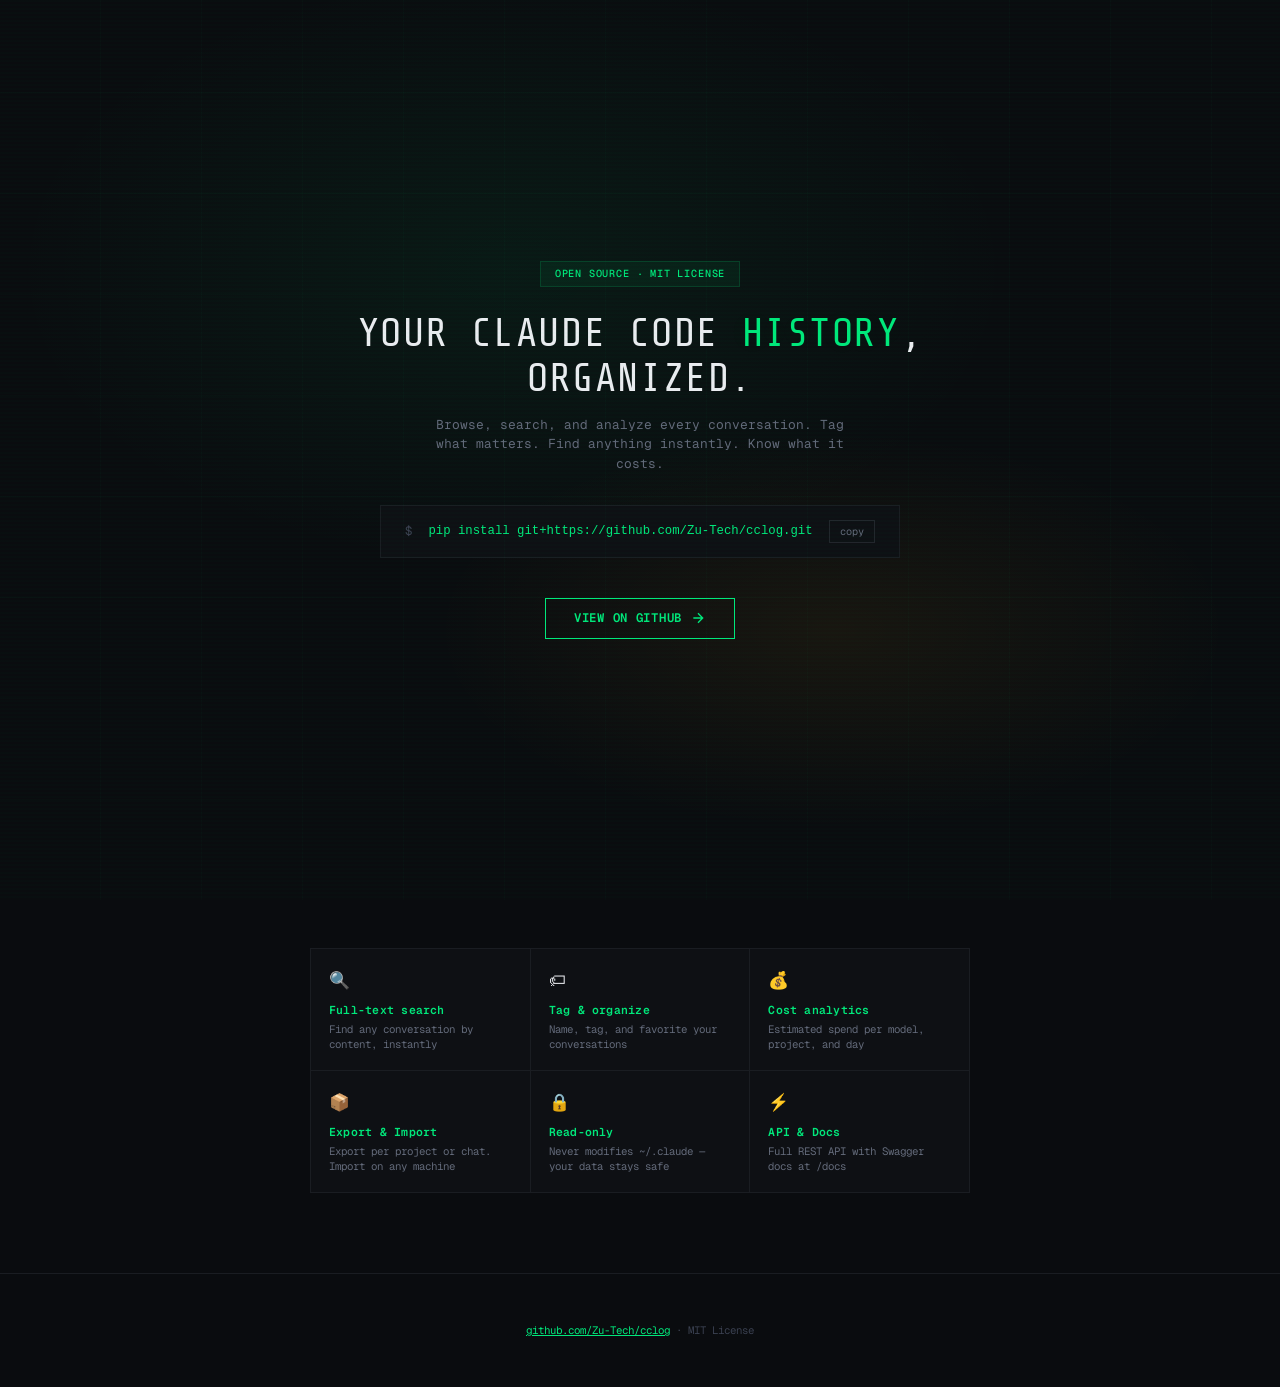
==== docs/index.html @ aacba47b "initial release — v0.1.0 Browse, search, and analyze Claude Code conversation history. Features: ful" ====
<!DOCTYPE html>
<html lang="en">
<head>
<meta charset="UTF-8">
<meta name="viewport" content="width=device-width, initial-scale=1.0">
<title>cclog — Browse your Claude Code history</title>
<meta name="description" content="Browse, search, and analyze your Claude Code conversation history. Open source.">
<style>
@import url('https://fonts.googleapis.com/css2?family=Geist+Mono:wght@300;400;500;600;700;800&family=Share+Tech+Mono&display=swap');

:root {
    --void:#050508;--bg:#0a0c0f;--bg1:#0e1014;--bg2:#131619;--bg3:#1a1d22;--bg4:#22262c;
    --green:#00e87b;--green-dim:#00b862;--green-ghost:rgba(0,232,123,0.06);--green-glow:rgba(0,232,123,0.12);
    --amber:#ffb020;--amber-ghost:rgba(255,176,32,0.06);
    --cyan:#00d4ff;--cyan-ghost:rgba(0,212,255,0.08);
    --w:#eaecf0;--w2:#b4b9c4;--w3:#8a90a0;--w4:#636a7a;--w5:#3a4050;
    --font:'Geist Mono','SF Mono','Consolas',monospace;
    --font-display:'Share Tech Mono','Geist Mono',monospace;
}

*,*::before,*::after{box-sizing:border-box;margin:0;padding:0}
html{font-size:14px;-webkit-font-smoothing:antialiased}
body{font-family:var(--font);background:var(--bg);color:var(--w);line-height:1.55;min-height:100vh;overflow-x:hidden}
a{color:inherit;text-decoration:none}

.noise{
    position:fixed;inset:0;z-index:9999;pointer-events:none;
    background:
        repeating-linear-gradient(0deg,transparent,transparent 2px,rgba(0,232,123,0.015) 2px,rgba(0,232,123,0.015) 4px),
        repeating-linear-gradient(90deg,transparent,transparent 100px,rgba(0,232,123,0.02) 100px,rgba(0,232,123,0.02) 101px),
        repeating-linear-gradient(0deg,transparent,transparent 100px,rgba(0,232,123,0.02) 100px,rgba(0,232,123,0.02) 101px);
}

/* Hero */
.hero{
    min-height:100vh;display:flex;flex-direction:column;align-items:center;justify-content:center;
    text-align:center;padding:40px 20px;position:relative;
}
.hero::before{
    content:'';position:absolute;inset:0;
    background:
        radial-gradient(ellipse 500px 300px at 40% 30%,var(--green-ghost),transparent),
        radial-gradient(ellipse 400px 200px at 65% 70%,var(--amber-ghost),transparent);
    pointer-events:none;
}

.badge{
    font-size:0.73rem;font-weight:500;color:var(--green);background:var(--green-ghost);
    padding:4px 14px;margin-bottom:24px;letter-spacing:0.08em;text-transform:uppercase;
    border:1px solid rgba(0,232,123,0.15);animation:fu 0.4s ease both;
}
@keyframes fu{from{opacity:0;transform:translateY(6px)}to{opacity:1;transform:translateY(0)}}

h1{
    font-family:var(--font-display);font-size:2.8rem;font-weight:400;
    letter-spacing:0.04em;text-transform:uppercase;line-height:1.15;
    color:var(--w);max-width:600px;margin-bottom:14px;
    animation:fu 0.4s ease both;animation-delay:.1s;
}
h1 span{color:var(--green);text-shadow:0 0 30px var(--green-ghost)}

.sub{
    font-size:0.92rem;color:var(--w4);max-width:420px;line-height:1.5;margin-bottom:32px;
    animation:fu 0.4s ease both;animation-delay:.2s;
}

/* Install box */
.install{
    background:var(--bg1);border:1px solid var(--bg3);padding:14px 24px;
    display:flex;align-items:center;gap:12px;margin-bottom:40px;
    animation:fu 0.4s ease both;animation-delay:.3s;max-width:520px;width:100%;
}
.install code{color:var(--green);font-size:0.88rem;flex:1;user-select:all}
.install .prefix{color:var(--w5);font-size:0.88rem}
.install button{
    background:none;border:1px solid var(--bg4);padding:4px 10px;
    font-family:var(--font);font-size:0.73rem;color:var(--w4);cursor:pointer;
    transition:all 0.15s;
}
.install button:hover{border-color:var(--green);color:var(--green)}

.cta{
    display:inline-flex;align-items:center;gap:8px;
    background:transparent;color:var(--green);font-weight:600;font-size:0.88rem;
    padding:10px 28px;border:1px solid var(--green);font-family:var(--font);
    letter-spacing:0.06em;text-transform:uppercase;transition:all 0.15s;
    animation:fu 0.4s ease both;animation-delay:.35s;
}
.cta:hover{background:var(--green-ghost);box-shadow:0 0 20px var(--green-ghost)}
.cta svg{width:16px;height:16px}

/* Screenshot */
.screenshot-wrap{
    max-width:900px;margin:48px auto 0;padding:0 20px;
    animation:fu 0.6s ease both;animation-delay:.5s;
}
.screenshot-wrap img{
    width:100%;border:1px solid var(--bg3);
    box-shadow:0 20px 60px rgba(0,0,0,0.4);
}

/* Features */
.features{
    display:grid;grid-template-columns:repeat(3,1fr);gap:1px;
    max-width:700px;margin:48px auto 0;background:var(--bg3);border:1px solid var(--bg3);
    animation:fu 0.4s ease both;animation-delay:.5s;
}
.feat{text-align:left;padding:18px;background:var(--bg1)}
.feat-icon{font-size:1.2rem;margin-bottom:8px}
.feat h3{font-size:0.82rem;font-weight:600;color:var(--green);margin-bottom:3px;letter-spacing:0.02em}
.feat p{font-size:0.77rem;color:var(--w4);line-height:1.4}

/* Footer */
.footer{
    text-align:center;padding:48px 20px;font-size:0.77rem;color:var(--w5);
    border-top:1px solid var(--bg3);margin-top:80px;
}
.footer a{color:var(--green);text-decoration:underline}

@media(max-width:768px){
    h1{font-size:1.8rem}
    .features{grid-template-columns:1fr}
    .install{flex-wrap:wrap}
    .install code{font-size:0.78rem}
}
</style>
</head>
<body>
<div class="noise"></div>

<section class="hero">
    <div class="badge">Open Source &middot; MIT License</div>
    <h1>Your Claude Code <span>history</span>, organized.</h1>
    <p class="sub">Browse, search, and analyze every conversation. Tag what matters. Find anything instantly. Know what it costs.</p>

    <div class="install">
        <span class="prefix">$</span>
        <code id="cmd">pip install git+https://github.com/Zu-Tech/cclog.git</code>
        <button onclick="navigator.clipboard.writeText(document.getElementById('cmd').textContent);this.textContent='copied!';setTimeout(()=>this.textContent='copy',1500)">copy</button>
    </div>

    <a href="https://github.com/Zu-Tech/cclog" class="cta">
        View on GitHub
        <svg viewBox="0 0 24 24" fill="none" stroke="currentColor" stroke-width="2"><path d="M5 12h14M12 5l7 7-7 7"/></svg>
    </a>

    <!-- screenshot placeholder -->
    <!--
    <div class="screenshot-wrap">
        <img src="screenshot.png" alt="cclog dashboard screenshot" />
    </div>
    -->
</section>

<section style="max-width:700px;margin:0 auto;padding:0 20px;">
    <div class="features">
        <div class="feat">
            <div class="feat-icon">&#x1F50D;</div>
            <h3>Full-text search</h3>
            <p>Find any conversation by content, instantly</p>
        </div>
        <div class="feat">
            <div class="feat-icon">&#x1F3F7;</div>
            <h3>Tag &amp; organize</h3>
            <p>Name, tag, and favorite your conversations</p>
        </div>
        <div class="feat">
            <div class="feat-icon">&#x1F4B0;</div>
            <h3>Cost analytics</h3>
            <p>Estimated spend per model, project, and day</p>
        </div>
        <div class="feat">
            <div class="feat-icon">&#x1F4E6;</div>
            <h3>Export &amp; Import</h3>
            <p>Export per project or chat. Import on any machine</p>
        </div>
        <div class="feat">
            <div class="feat-icon">&#x1F512;</div>
            <h3>Read-only</h3>
            <p>Never modifies ~/.claude &mdash; your data stays safe</p>
        </div>
        <div class="feat">
            <div class="feat-icon">&#x26A1;</div>
            <h3>API &amp; Docs</h3>
            <p>Full REST API with Swagger docs at /docs</p>
        </div>
    </div>
</section>

<footer class="footer">
    <a href="https://github.com/Zu-Tech/cclog">github.com/Zu-Tech/cclog</a> &middot; MIT License
</footer>

</body>
</html>
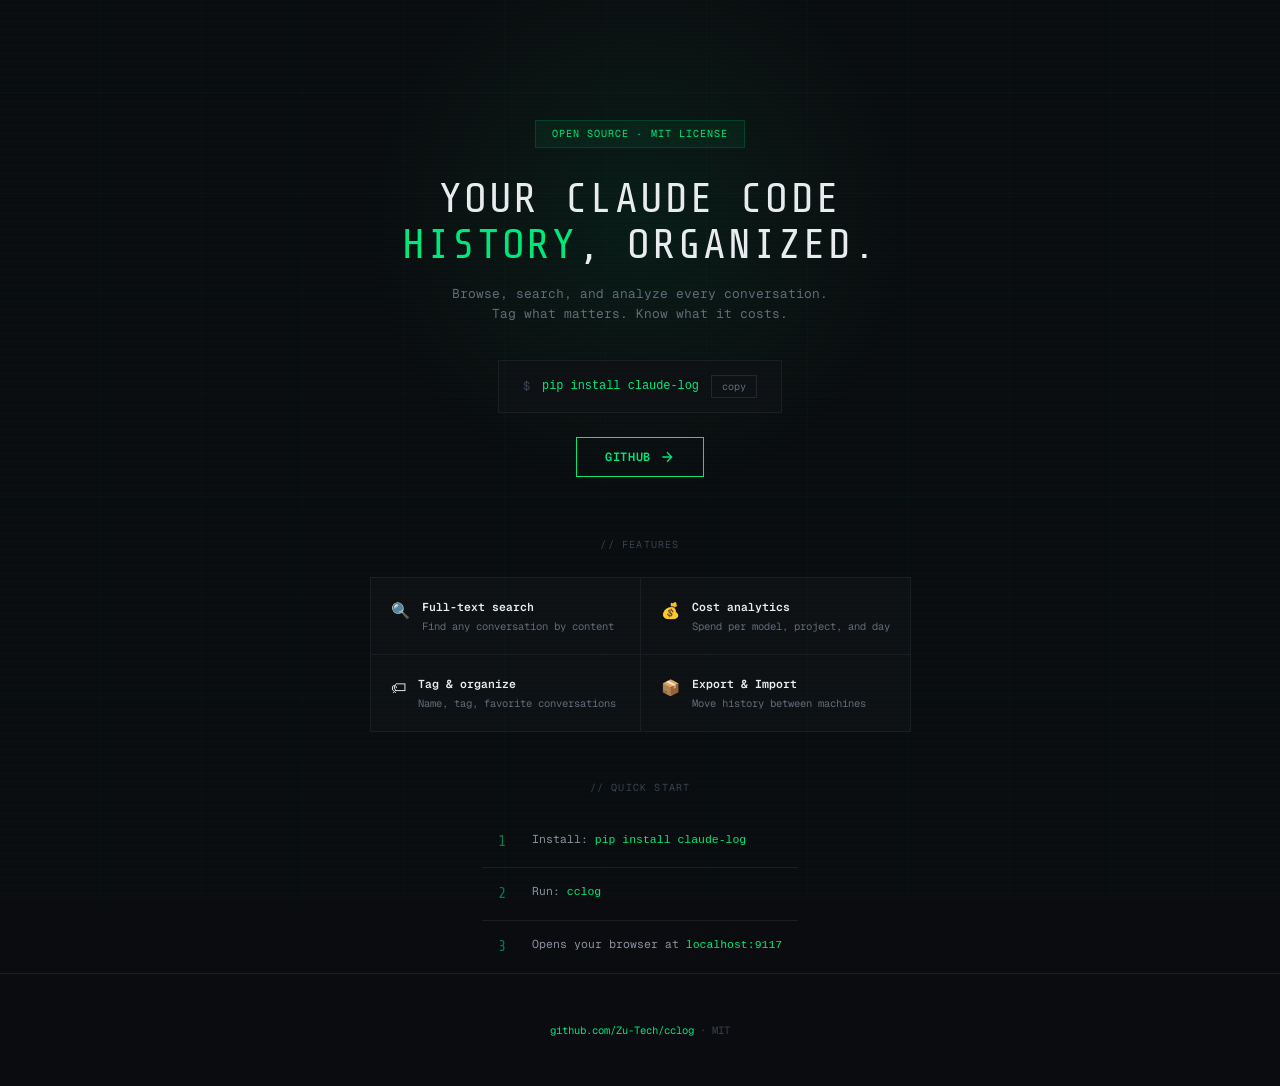
==== commit 0a2aafdf: "rename package to claude-log, publish to PyPI pip install claude-log" ====
--- a/docs/index.html
+++ b/docs/index.html
@@ -11,8 +11,7 @@
 :root {
     --void:#050508;--bg:#0a0c0f;--bg1:#0e1014;--bg2:#131619;--bg3:#1a1d22;--bg4:#22262c;
     --green:#00e87b;--green-dim:#00b862;--green-ghost:rgba(0,232,123,0.06);--green-glow:rgba(0,232,123,0.12);
-    --amber:#ffb020;--amber-ghost:rgba(255,176,32,0.06);
-    --cyan:#00d4ff;--cyan-ghost:rgba(0,212,255,0.08);
+    --amber:#ffb020;--cyan:#00d4ff;
     --w:#eaecf0;--w2:#b4b9c4;--w3:#8a90a0;--w4:#636a7a;--w5:#3a4050;
     --font:'Geist Mono','SF Mono','Consolas',monospace;
     --font-display:'Share Tech Mono','Geist Mono',monospace;
@@ -20,7 +19,7 @@
 
 *,*::before,*::after{box-sizing:border-box;margin:0;padding:0}
 html{font-size:14px;-webkit-font-smoothing:antialiased}
-body{font-family:var(--font);background:var(--bg);color:var(--w);line-height:1.55;min-height:100vh;overflow-x:hidden}
+body{font-family:var(--font);background:var(--bg);color:var(--w);line-height:1.55;overflow-x:hidden;min-height:100vh;display:flex;flex-direction:column}
 a{color:inherit;text-decoration:none}
 
 .noise{
@@ -31,57 +30,55 @@
         repeating-linear-gradient(0deg,transparent,transparent 100px,rgba(0,232,123,0.02) 100px,rgba(0,232,123,0.02) 101px);
 }
 
-/* Hero */
+@keyframes fu{from{opacity:0;transform:translateY(8px)}to{opacity:1;transform:translateY(0)}}
+
+/* ── Hero ─────────────────── */
 .hero{
-    min-height:100vh;display:flex;flex-direction:column;align-items:center;justify-content:center;
-    text-align:center;padding:40px 20px;position:relative;
+    display:flex;flex-direction:column;align-items:center;justify-content:center;
+    text-align:center;padding:120px 20px 60px;position:relative;
 }
 .hero::before{
     content:'';position:absolute;inset:0;
     background:
-        radial-gradient(ellipse 500px 300px at 40% 30%,var(--green-ghost),transparent),
-        radial-gradient(ellipse 400px 200px at 65% 70%,var(--amber-ghost),transparent);
+        radial-gradient(circle 400px at 50% 40%, rgba(0,232,123,0.07), transparent 70%);
     pointer-events:none;
 }
 
 .badge{
-    font-size:0.73rem;font-weight:500;color:var(--green);background:var(--green-ghost);
-    padding:4px 14px;margin-bottom:24px;letter-spacing:0.08em;text-transform:uppercase;
+    font-size:0.72rem;color:var(--green);background:var(--green-ghost);
+    padding:5px 16px;margin-bottom:28px;letter-spacing:0.1em;text-transform:uppercase;
     border:1px solid rgba(0,232,123,0.15);animation:fu 0.4s ease both;
 }
-@keyframes fu{from{opacity:0;transform:translateY(6px)}to{opacity:1;transform:translateY(0)}}
 
 h1{
-    font-family:var(--font-display);font-size:2.8rem;font-weight:400;
-    letter-spacing:0.04em;text-transform:uppercase;line-height:1.15;
-    color:var(--w);max-width:600px;margin-bottom:14px;
+    font-family:var(--font-display);font-size:3rem;font-weight:400;
+    letter-spacing:0.05em;text-transform:uppercase;line-height:1.1;
+    color:var(--w);max-width:620px;margin-bottom:16px;
     animation:fu 0.4s ease both;animation-delay:.1s;
 }
-h1 span{color:var(--green);text-shadow:0 0 30px var(--green-ghost)}
+h1 span{color:var(--green);text-shadow:0 0 40px var(--green-ghost)}
 
 .sub{
-    font-size:0.92rem;color:var(--w4);max-width:420px;line-height:1.5;margin-bottom:32px;
+    font-size:0.92rem;color:var(--w4);max-width:400px;line-height:1.55;margin-bottom:36px;
     animation:fu 0.4s ease both;animation-delay:.2s;
 }
 
-/* Install box */
 .install{
     background:var(--bg1);border:1px solid var(--bg3);padding:14px 24px;
-    display:flex;align-items:center;gap:12px;margin-bottom:40px;
-    animation:fu 0.4s ease both;animation-delay:.3s;max-width:520px;width:100%;
-}
-.install code{color:var(--green);font-size:0.88rem;flex:1;user-select:all}
-.install .prefix{color:var(--w5);font-size:0.88rem}
+    display:inline-flex;align-items:center;gap:12px;margin-bottom:24px;
+    animation:fu 0.4s ease both;animation-delay:.3s;
+}
+.install code{color:var(--green);font-size:0.85rem;user-select:all}
+.install .prefix{color:var(--w5);font-size:0.85rem}
 .install button{
     background:none;border:1px solid var(--bg4);padding:4px 10px;
-    font-family:var(--font);font-size:0.73rem;color:var(--w4);cursor:pointer;
-    transition:all 0.15s;
+    font-family:var(--font);font-size:0.72rem;color:var(--w4);cursor:pointer;transition:all 0.15s;
 }
 .install button:hover{border-color:var(--green);color:var(--green)}
 
 .cta{
     display:inline-flex;align-items:center;gap:8px;
-    background:transparent;color:var(--green);font-weight:600;font-size:0.88rem;
+    background:transparent;color:var(--green);font-weight:600;font-size:0.85rem;
     padding:10px 28px;border:1px solid var(--green);font-family:var(--font);
     letter-spacing:0.06em;text-transform:uppercase;transition:all 0.15s;
     animation:fu 0.4s ease both;animation-delay:.35s;
@@ -89,39 +86,71 @@
 .cta:hover{background:var(--green-ghost);box-shadow:0 0 20px var(--green-ghost)}
 .cta svg{width:16px;height:16px}
 
-/* Screenshot */
-.screenshot-wrap{
-    max-width:900px;margin:48px auto 0;padding:0 20px;
-    animation:fu 0.6s ease both;animation-delay:.5s;
-}
-.screenshot-wrap img{
+/* ── Screenshot ───────────── */
+.screenshot{
+    max-width:860px;margin:56px auto 0;padding:0 20px;
+    animation:fu 0.6s ease both;animation-delay:.45s;
+}
+.screenshot img{
     width:100%;border:1px solid var(--bg3);
-    box-shadow:0 20px 60px rgba(0,0,0,0.4);
-}
-
-/* Features */
+    box-shadow:0 24px 80px rgba(0,0,0,0.5),0 0 0 1px var(--bg3);
+}
+
+/* ── Features ─────────────── */
+.features-section{
+    max-width:640px;margin:0 auto;padding:0 20px;
+}
+.features-title{
+    font-family:var(--font);font-size:0.72rem;color:var(--w5);
+    text-transform:uppercase;letter-spacing:0.12em;text-align:center;margin-bottom:24px;
+}
 .features{
-    display:grid;grid-template-columns:repeat(3,1fr);gap:1px;
-    max-width:700px;margin:48px auto 0;background:var(--bg3);border:1px solid var(--bg3);
-    animation:fu 0.4s ease both;animation-delay:.5s;
-}
-.feat{text-align:left;padding:18px;background:var(--bg1)}
-.feat-icon{font-size:1.2rem;margin-bottom:8px}
-.feat h3{font-size:0.82rem;font-weight:600;color:var(--green);margin-bottom:3px;letter-spacing:0.02em}
-.feat p{font-size:0.77rem;color:var(--w4);line-height:1.4}
-
-/* Footer */
+    display:grid;grid-template-columns:1fr 1fr;gap:1px;
+    background:var(--bg3);border:1px solid var(--bg3);
+}
+.feat{padding:20px;background:var(--bg1);display:flex;gap:12px;align-items:flex-start}
+.feat-icon{font-size:1.1rem;flex-shrink:0;margin-top:2px}
+.feat-text h3{font-size:0.82rem;font-weight:600;color:var(--w);margin-bottom:3px}
+.feat-text p{font-size:0.75rem;color:var(--w4);line-height:1.45}
+
+/* ── How it works ─────────── */
+.how{
+    max-width:480px;margin:48px auto 0;padding:0 20px;
+}
+.how-title{
+    font-family:var(--font);font-size:0.72rem;color:var(--w5);
+    text-transform:uppercase;letter-spacing:0.12em;text-align:center;margin-bottom:20px;
+}
+.how-steps{display:flex;flex-direction:column;gap:0}
+.how-step{
+    display:flex;gap:14px;padding:14px 16px;
+    border-bottom:1px solid var(--bg3);
+}
+.how-step:last-child{border-bottom:none}
+.how-num{
+    font-family:var(--font-display);font-size:1.1rem;color:var(--green);
+    opacity:0.5;flex-shrink:0;min-width:20px;
+}
+.how-step p{font-size:0.82rem;color:var(--w3);line-height:1.5}
+.how-step code{color:var(--green);font-size:0.82rem}
+
+/* ── Footer ───────────────── */
 .footer{
-    text-align:center;padding:48px 20px;font-size:0.77rem;color:var(--w5);
-    border-top:1px solid var(--bg3);margin-top:80px;
-}
-.footer a{color:var(--green);text-decoration:underline}
+    text-align:center;padding:48px 20px;font-size:0.75rem;color:var(--w5);
+    border-top:1px solid var(--bg3);margin-top:auto;
+}
+.footer a{color:var(--green)}
+
+/* ── Scroll reveal ─────────── */
+.reveal{opacity:0;transform:translateY(24px)}
+.reveal.visible{animation:reveal-in 0.6s ease forwards}
+@keyframes reveal-in{to{opacity:1;transform:translateY(0)}}
 
 @media(max-width:768px){
-    h1{font-size:1.8rem}
+    h1{font-size:2rem}
     .features{grid-template-columns:1fr}
-    .install{flex-wrap:wrap}
-    .install code{font-size:0.78rem}
+    .install{padding:12px 16px}
+    .install code{font-size:0.75rem}
 }
 </style>
 </head>
@@ -131,65 +160,63 @@
 <section class="hero">
     <div class="badge">Open Source &middot; MIT License</div>
     <h1>Your Claude Code <span>history</span>, organized.</h1>
-    <p class="sub">Browse, search, and analyze every conversation. Tag what matters. Find anything instantly. Know what it costs.</p>
+    <p class="sub">Browse, search, and analyze every conversation. Tag what matters. Know what it costs.</p>
 
     <div class="install">
         <span class="prefix">$</span>
-        <code id="cmd">pip install git+https://github.com/Zu-Tech/cclog.git</code>
+        <code id="cmd">pip install claude-log</code>
         <button onclick="navigator.clipboard.writeText(document.getElementById('cmd').textContent);this.textContent='copied!';setTimeout(()=>this.textContent='copy',1500)">copy</button>
     </div>
 
     <a href="https://github.com/Zu-Tech/cclog" class="cta">
-        View on GitHub
+        GitHub
         <svg viewBox="0 0 24 24" fill="none" stroke="currentColor" stroke-width="2"><path d="M5 12h14M12 5l7 7-7 7"/></svg>
     </a>
 
-    <!-- screenshot placeholder -->
-    <!--
-    <div class="screenshot-wrap">
-        <img src="screenshot.png" alt="cclog dashboard screenshot" />
-    </div>
-    -->
 </section>
 
-<section style="max-width:700px;margin:0 auto;padding:0 20px;">
+<section class="features-section reveal">
+    <div class="features-title">// Features</div>
     <div class="features">
         <div class="feat">
             <div class="feat-icon">&#x1F50D;</div>
-            <h3>Full-text search</h3>
-            <p>Find any conversation by content, instantly</p>
+            <div class="feat-text"><h3>Full-text search</h3><p>Find any conversation by content</p></div>
+        </div>
+        <div class="feat">
+            <div class="feat-icon">&#x1F4B0;</div>
+            <div class="feat-text"><h3>Cost analytics</h3><p>Spend per model, project, and day</p></div>
         </div>
         <div class="feat">
             <div class="feat-icon">&#x1F3F7;</div>
-            <h3>Tag &amp; organize</h3>
-            <p>Name, tag, and favorite your conversations</p>
-        </div>
-        <div class="feat">
-            <div class="feat-icon">&#x1F4B0;</div>
-            <h3>Cost analytics</h3>
-            <p>Estimated spend per model, project, and day</p>
+            <div class="feat-text"><h3>Tag &amp; organize</h3><p>Name, tag, favorite conversations</p></div>
         </div>
         <div class="feat">
             <div class="feat-icon">&#x1F4E6;</div>
-            <h3>Export &amp; Import</h3>
-            <p>Export per project or chat. Import on any machine</p>
-        </div>
-        <div class="feat">
-            <div class="feat-icon">&#x1F512;</div>
-            <h3>Read-only</h3>
-            <p>Never modifies ~/.claude &mdash; your data stays safe</p>
-        </div>
-        <div class="feat">
-            <div class="feat-icon">&#x26A1;</div>
-            <h3>API &amp; Docs</h3>
-            <p>Full REST API with Swagger docs at /docs</p>
+            <div class="feat-text"><h3>Export &amp; Import</h3><p>Move history between machines</p></div>
         </div>
     </div>
 </section>
 
+<section class="how reveal">
+    <div class="how-title">// Quick start</div>
+    <div class="how-steps">
+        <div class="how-step"><span class="how-num">1</span><p>Install: <code>pip install claude-log</code></p></div>
+        <div class="how-step"><span class="how-num">2</span><p>Run: <code>cclog</code></p></div>
+        <div class="how-step"><span class="how-num">3</span><p>Opens your browser at <code>localhost:9117</code></p></div>
+    </div>
+</section>
+
 <footer class="footer">
-    <a href="https://github.com/Zu-Tech/cclog">github.com/Zu-Tech/cclog</a> &middot; MIT License
+    <a href="https://github.com/Zu-Tech/cclog">github.com/Zu-Tech/cclog</a> &middot; MIT
 </footer>
 
+<script>
+requestAnimationFrame(() => {
+    const obs = new IntersectionObserver((entries) => {
+        entries.forEach(e => { if (e.isIntersecting) { e.target.classList.add('visible'); obs.unobserve(e.target); } });
+    }, { threshold: 0.05, rootMargin: '0px 0px -30px 0px' });
+    document.querySelectorAll('.reveal').forEach(el => obs.observe(el));
+});
+</script>
 </body>
 </html>
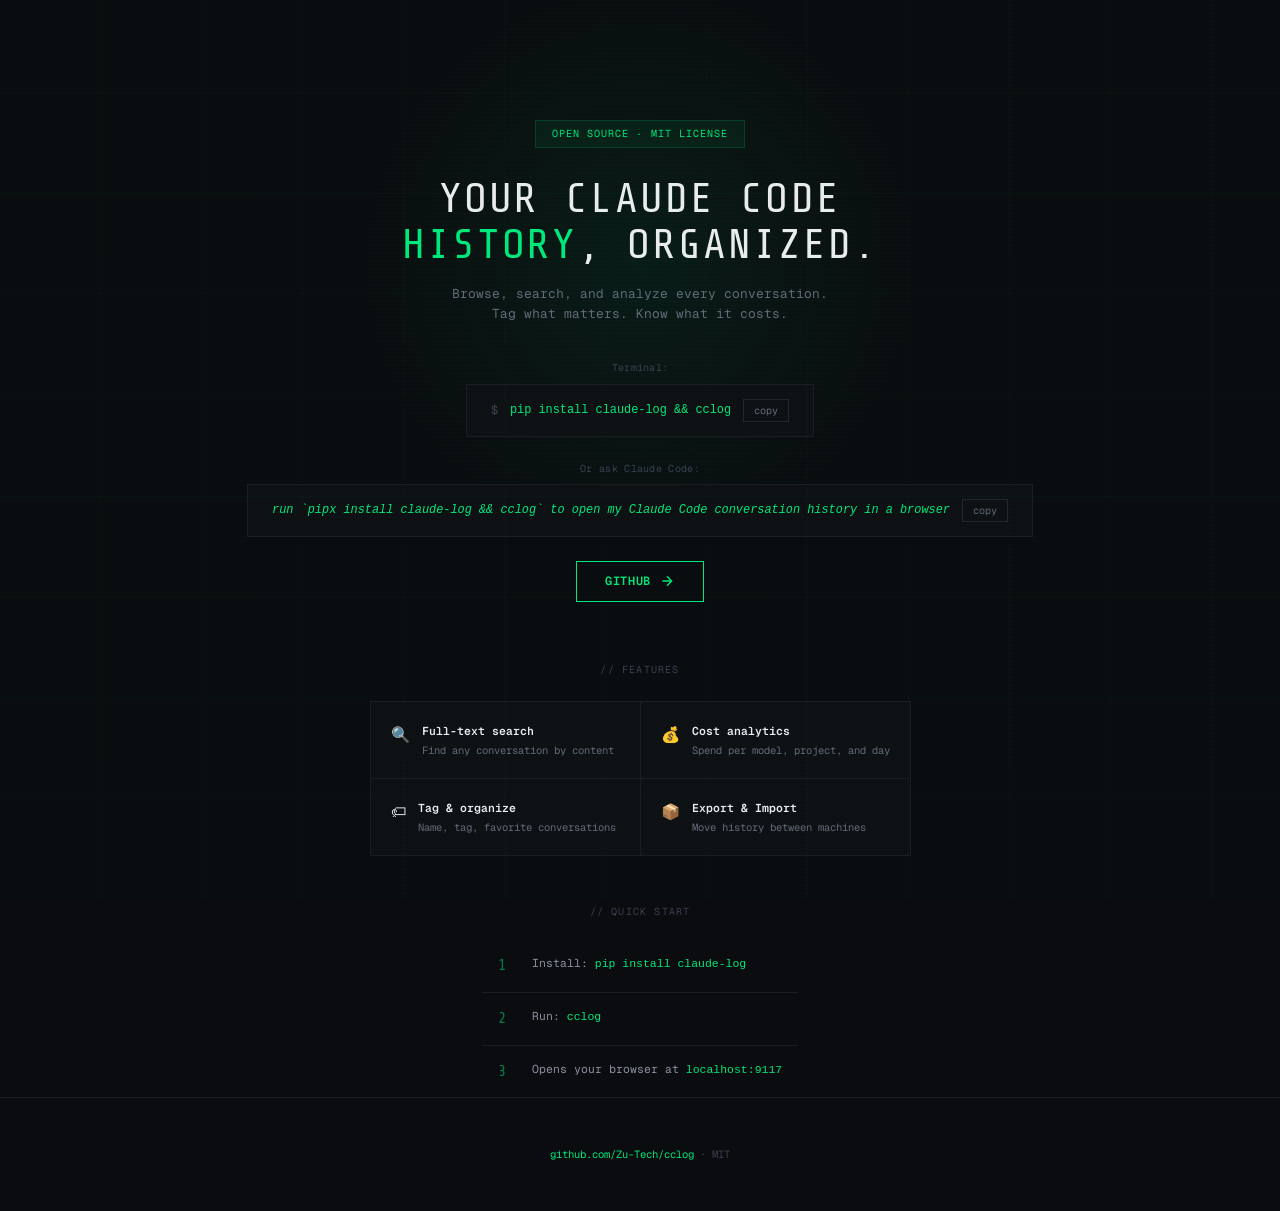
==== commit 270b60b5: "v0.1.2 — PyPI release, update checks, OG tags - Publish to PyPI as claude-log (pip install claude-lo" ====
--- a/docs/index.html
+++ b/docs/index.html
@@ -5,6 +5,15 @@
 <meta name="viewport" content="width=device-width, initial-scale=1.0">
 <title>cclog — Browse your Claude Code history</title>
 <meta name="description" content="Browse, search, and analyze your Claude Code conversation history. Open source.">
+<meta property="og:title" content="cclog — Your Claude Code history, organized">
+<meta property="og:description" content="Browse, search, and analyze every Claude Code conversation. Full-text search, cost analytics, tagging, export/import.">
+<meta property="og:image" content="https://raw.githubusercontent.com/Zu-Tech/cclog/main/header.png">
+<meta property="og:url" content="https://zu-tech.github.io/cclog/">
+<meta property="og:type" content="website">
+<meta name="twitter:card" content="summary_large_image">
+<meta name="twitter:title" content="cclog — Your Claude Code history, organized">
+<meta name="twitter:description" content="Browse, search, and analyze every Claude Code conversation. Open source.">
+<meta name="twitter:image" content="https://raw.githubusercontent.com/Zu-Tech/cclog/main/header.png">
 <style>
 @import url('https://fonts.googleapis.com/css2?family=Geist+Mono:wght@300;400;500;600;700;800&family=Share+Tech+Mono&display=swap');
 
@@ -63,6 +72,17 @@
     animation:fu 0.4s ease both;animation-delay:.2s;
 }
 
+.install-label{
+    font-size:0.72rem;color:var(--w5);margin-bottom:8px;letter-spacing:0.03em;
+    animation:fu 0.4s ease both;animation-delay:.28s;
+}
+.install-claude{animation-delay:.34s}
+.install-claude code{color:var(--w3);font-style:italic}
+.install-alt{
+    font-size:0.7rem;color:var(--w5);margin-top:-16px;margin-bottom:24px;
+    animation:fu 0.4s ease both;animation-delay:.32s;
+}
+.install-alt code{color:var(--w4);font-size:0.7rem}
 .install{
     background:var(--bg1);border:1px solid var(--bg3);padding:14px 24px;
     display:inline-flex;align-items:center;gap:12px;margin-bottom:24px;
@@ -162,10 +182,17 @@
     <h1>Your Claude Code <span>history</span>, organized.</h1>
     <p class="sub">Browse, search, and analyze every conversation. Tag what matters. Know what it costs.</p>
 
+    <p class="install-label">Terminal:</p>
     <div class="install">
         <span class="prefix">$</span>
-        <code id="cmd">pip install claude-log</code>
-        <button onclick="navigator.clipboard.writeText(document.getElementById('cmd').textContent);this.textContent='copied!';setTimeout(()=>this.textContent='copy',1500)">copy</button>
+        <code id="cmd">pip install claude-log &amp;&amp; cclog</code>
+        <button onclick="navigator.clipboard.writeText('pip install claude-log && cclog');this.textContent='copied!';setTimeout(()=>this.textContent='copy',1500)">copy</button>
+    </div>
+
+    <p class="install-label">Or ask Claude Code:</p>
+    <div class="install install-claude">
+        <code id="cmd2">run `pipx install claude-log &amp;&amp; cclog` to open my Claude Code conversation history in a browser</code>
+        <button onclick="navigator.clipboard.writeText(document.getElementById('cmd2').textContent);this.textContent='copied!';setTimeout(()=>this.textContent='copy',1500)">copy</button>
     </div>
 
     <a href="https://github.com/Zu-Tech/cclog" class="cta">
